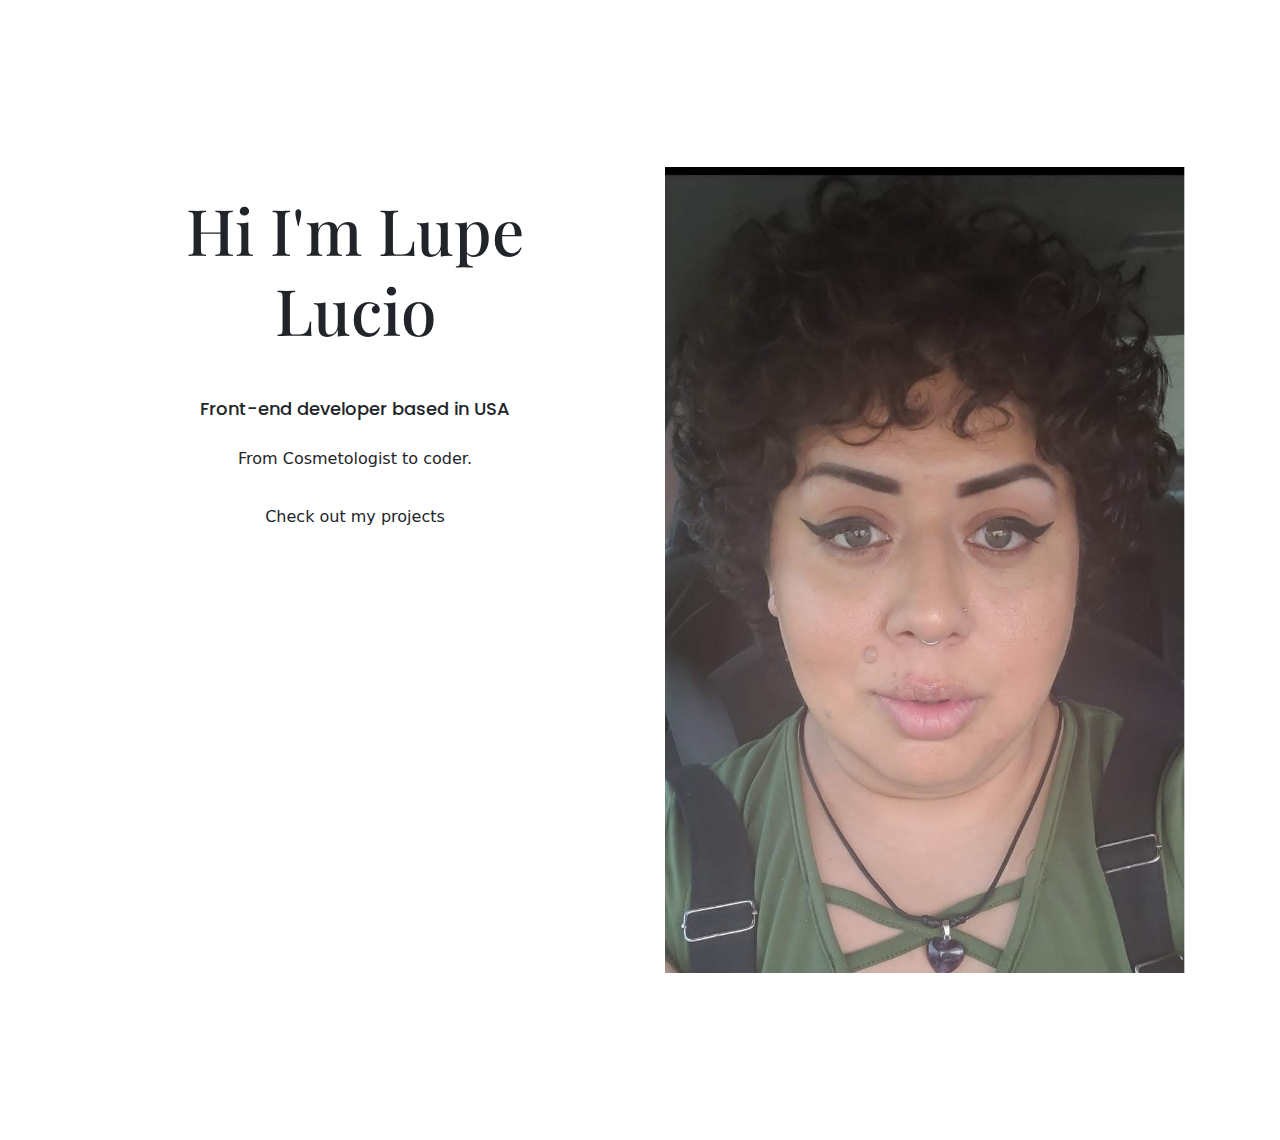
==== about.html @ 2c653363 "About page" ====
<!DOCTYPE html>
<html lang="en">
<head>
  <meta charset="UTF-8">
  <meta http-equiv="X-UA-Compatible" content="IE=edge"/>
  <meta name="viewport" content="width=device-width, initial-scale=1.0"/>
  <title>About Me</title>
  <link rel="stylesheet" href="styles.css">
  <link href="https://cdn.jsdelivr.net/npm/bootstrap@5.3.3/dist/css/bootstrap.min.css" rel="stylesheet" integrity="sha384-QWTKZyjpPEjISv5WaRU9OFeRpok6YctnYmDr5pNlyT2bRjXh0JMhjY6hW+ALEwIH" crossorigin="anonymous">
  <script src="https://cdn.jsdelivr.net/npm/bootstrap@5.3.3/dist/js/bootstrap.bundle.min.js" integrity="sha384-YvpcrYf0tY3lHB60NNkmXc5s9fDVZLESaAA55NDzOxhy9GkcIdslK1eN7N6jIeHz" crossorigin="anonymous"></script>
  <style>
    @import url('https://fonts.googleapis.com/css2?family=Merienda:wght@300..900&family=Pacifico&family=Poppins:ital,wght@0,100;0,200;0,300;0,400;0,500;0,600;0,700;0,800;0,900;1,100;1,200;1,300;1,400;1,500;1,600;1,700;1,800;1,900&family=Prociono&family=Spicy+Rice&display=swap');
    </style>
    <style>
      @import url('https://fonts.googleapis.com/css2?family=Merienda:wght@300..900&family=Pacifico&family=Playfair+Display:ital,wght@0,400..900;1,400..900&family=Poppins:ital,wght@0,100;0,200;0,300;0,400;0,500;0,600;0,700;0,800;0,900;1,100;1,200;1,300;1,400;1,500;1,600;1,700;1,800;1,900&family=Prociono&family=Spicy+Rice&display=swap');
      </style>
</head>
<body>
  <div class="about-section container">
    <div class="row">
      <div class="col-6">
        <div class="about-section-content">
         <h1 class="mb-5">Hi I'm Lupe Lucio</h1>
         <h2 class="mb-4" >Front-end developer based in USA</h2>
         <p class=" mb-4">From Cosmetologist to coder.</p>
         <a href="#" class="btn btn-branding" >Check out my projects</a>
        </div>
      </div>
      <div class="col-lg-6 ">
        <img src=" images/small-prof-loopz.jpg" alt="" 
        class="img-fluid btn btn-branding">
        </div>
     </div>
  </div>
</body>
</html>
---- styles.css ----
:root {
  --branding-color: #6c63ff;
  --secondary-color: #f9f7fe;
  --heading-font-family: "Playfair Display", serif;
  --default-font-family: "Poppins", sans-serif;
}

body {
  font-family: var(--default-font-family);
}

h1,
h2,
h3,
h4,
h5,
h6 {
  color: black;
  font-family: var(--heading-font-family);
  font-weight: bold;
}

h1 {
  font-size: 96px;
  line-height: 1.5;
}

h2 {
  font-size: 64px;
}

p {
  font-weight: normal;
  font-size: 16px;
  line-height: 30px;
}

.hero {
  background: var(--secondary-color);
  text-align: center;
  padding: 160px 20px;
}
.about-section{
  text-align:center;
  padding:0;
}

.hero p {
  font-size: 36px;
  font-weight: bold;
  margin: 0;
  color: #272142;
}

.hero h2 {
  font-family: var(--heading-font-family);
  font-weight: normal;
  line-height: 1.5;
  font-size: 24px;
}
.about-section{
padding:160px 20px;
}
.about-section h1{
font-size:64px;
line-height:80px;

}
.about-section h2{
font-size:18px;
font-family:var(--default-font-family);

}
.about-section-content{
  margin:30px;
}

.btn-branding {
  background: var(--branding-color);
  border-radius: 4px;
  color: white;
  font-size: 18px;
  line-height: 27px;
  padding: 15px 30px;
}

.btn-branding-outline {
  color: var(--branding-color);
  border: 1px solid var(--branding-color);
  border-radius: 4px;
  font-size: 18px;
  line-height: 27px;
  padding: 15px 30px;
}

.project-desciption {
  padding: 120px 60px;
}

@media (max-width: 900px) {
  h1 {
    font-size: 44px;
    line-height: 56px;
  }

  h2 {
    font-size: 44px;
  }

  .hero {
    padding: 80px 20px;
  }

  .project-desciption {
    padding: 0;
    text-align: center;
  }
}
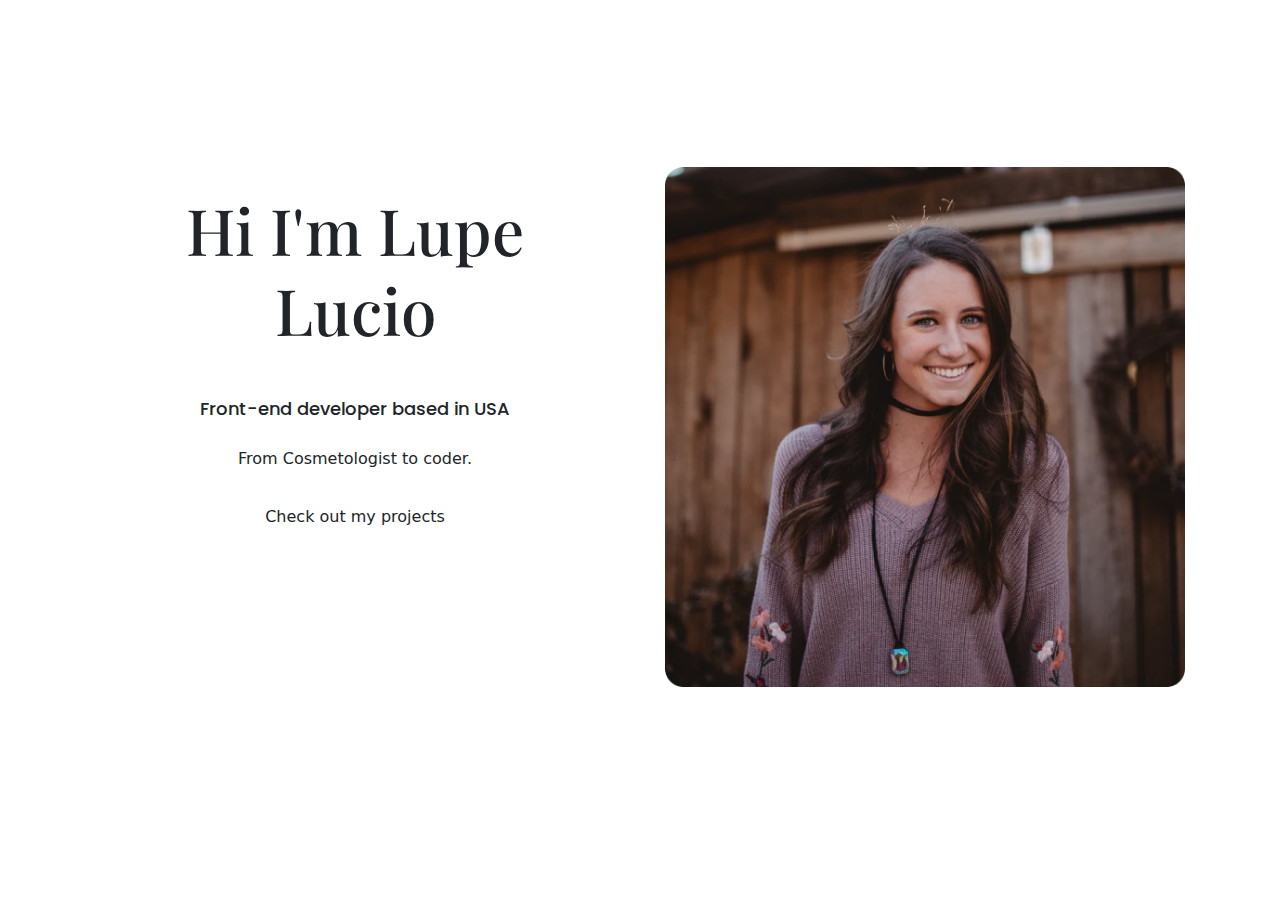
==== commit 0d88c0f4: "About page" ====
--- a/about.html
+++ b/about.html
@@ -27,7 +27,7 @@
         </div>
       </div>
       <div class="col-lg-6 ">
-        <img src=" images/small-prof-loopz.jpg" alt="" 
+        <img src="images/patricia.png " alt="" 
         class="img-fluid btn btn-branding">
         </div>
      </div>
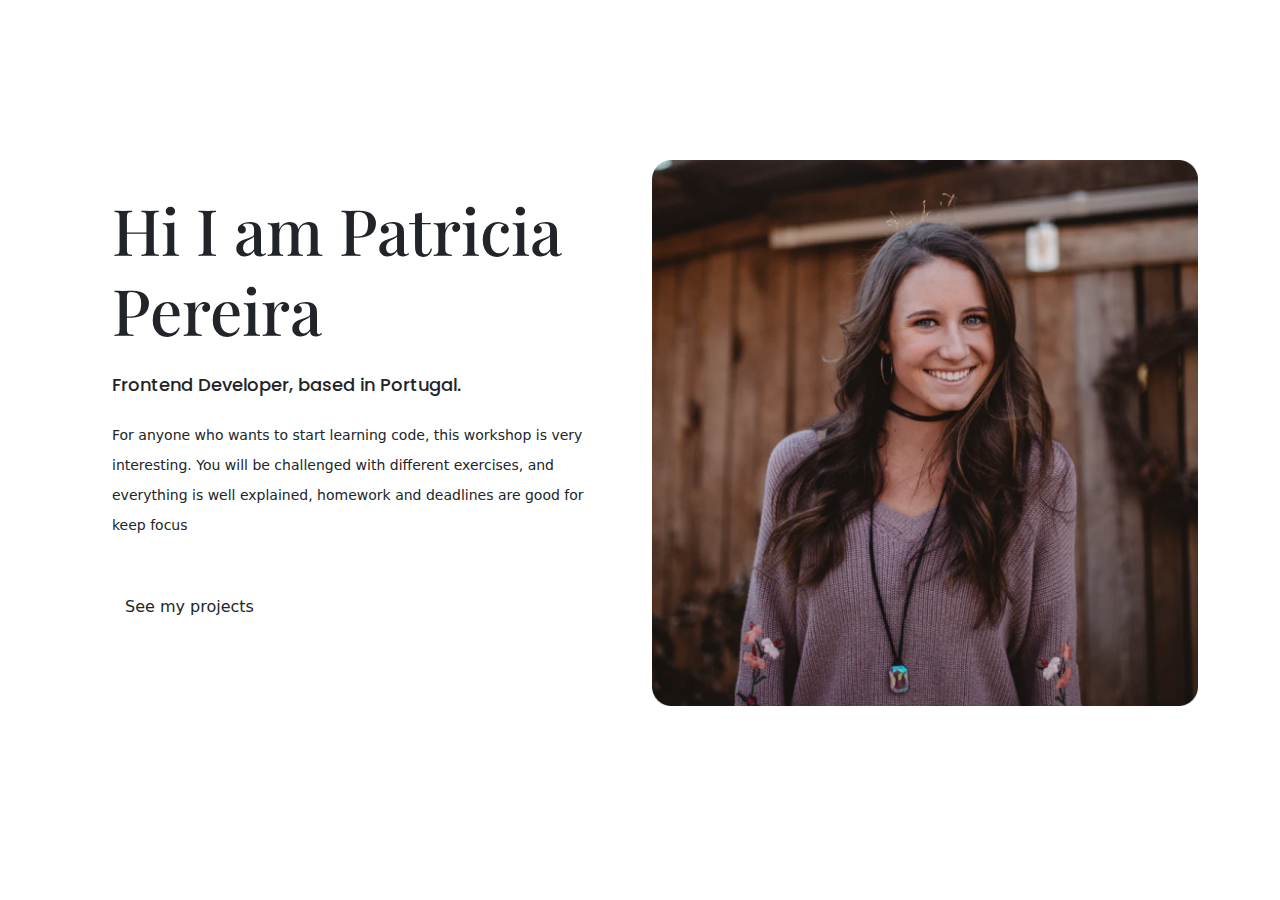
==== commit b46aa7b8: "Update about page" ====
--- a/about.html
+++ b/about.html
@@ -16,21 +16,28 @@
       </style>
 </head>
 <body>
-  <div class="about-section container">
-    <div class="row">
-      <div class="col-6">
-        <div class="about-section-content">
-         <h1 class="mb-5">Hi I'm Lupe Lucio</h1>
-         <h2 class="mb-4" >Front-end developer based in USA</h2>
-         <p class=" mb-4">From Cosmetologist to coder.</p>
-         <a href="#" class="btn btn-branding" >Check out my projects</a>
+  <body>
+    <div class="content-container container">
+      <div class="row">
+        <div class="col-lg-6">
+          <div class="content">
+            <h1 class="mb-4">Hi I am Patricia Pereira</h1>
+            <h2 class="mb-4">Frontend Developer, based in Portugal.</h2>
+            <p class="mb-5">
+              For anyone who wants to start learning code, this workshop is very
+              interesting. You will be challenged with different exercises, and
+              everything is well explained, homework and deadlines are good for
+              keep focus
+            </p>
+            <a href="" class="btn btn-branding">See my projects</a>
+          </div>
+        </div>
+        <div class="col-lg-6">
+          <img src="images/patricia.png" alt="" class="img-fluid" />
         </div>
       </div>
-      <div class="col-lg-6 ">
-        <img src="images/patricia.png " alt="" 
-        class="img-fluid btn btn-branding">
-        </div>
-     </div>
-  </div>
+    </div>
+  </body>
+</html>
 </body>
 </html>--- a/styles.css
+++ b/styles.css
@@ -40,10 +40,6 @@
   text-align: center;
   padding: 160px 20px;
 }
-.about-section{
-  text-align:center;
-  padding:0;
-}
 
 .hero p {
   font-size: 36px;
@@ -58,21 +54,34 @@
   line-height: 1.5;
   font-size: 24px;
 }
-.about-section{
-padding:160px 20px;
+
+.content-container {
+  padding: 160px 20px;
 }
-.about-section h1{
-font-size:64px;
-line-height:80px;
 
+.content h1 {
+  font-size: 64px;
+  line-height: 80px;
 }
-.about-section h2{
-font-size:18px;
-font-family:var(--default-font-family);
 
+.content h2 {
+  font-size: 18px;
+  font-family: var(--default-font-family);
 }
-.about-section-content{
-  margin:30px;
+
+.content h3 {
+  font-size: 24px;
+  line-height: 1.5;
+
+  font-family: var(--default-font-family);
+}
+
+.content p {
+  font-size: 14px;
+}
+
+.content {
+  margin: 30px;
 }
 
 .btn-branding {
@@ -111,6 +120,11 @@
     padding: 80px 20px;
   }
 
+  .content {
+    text-align: center;
+    padding: 0;
+  }
+
   .project-desciption {
     padding: 0;
     text-align: center;
